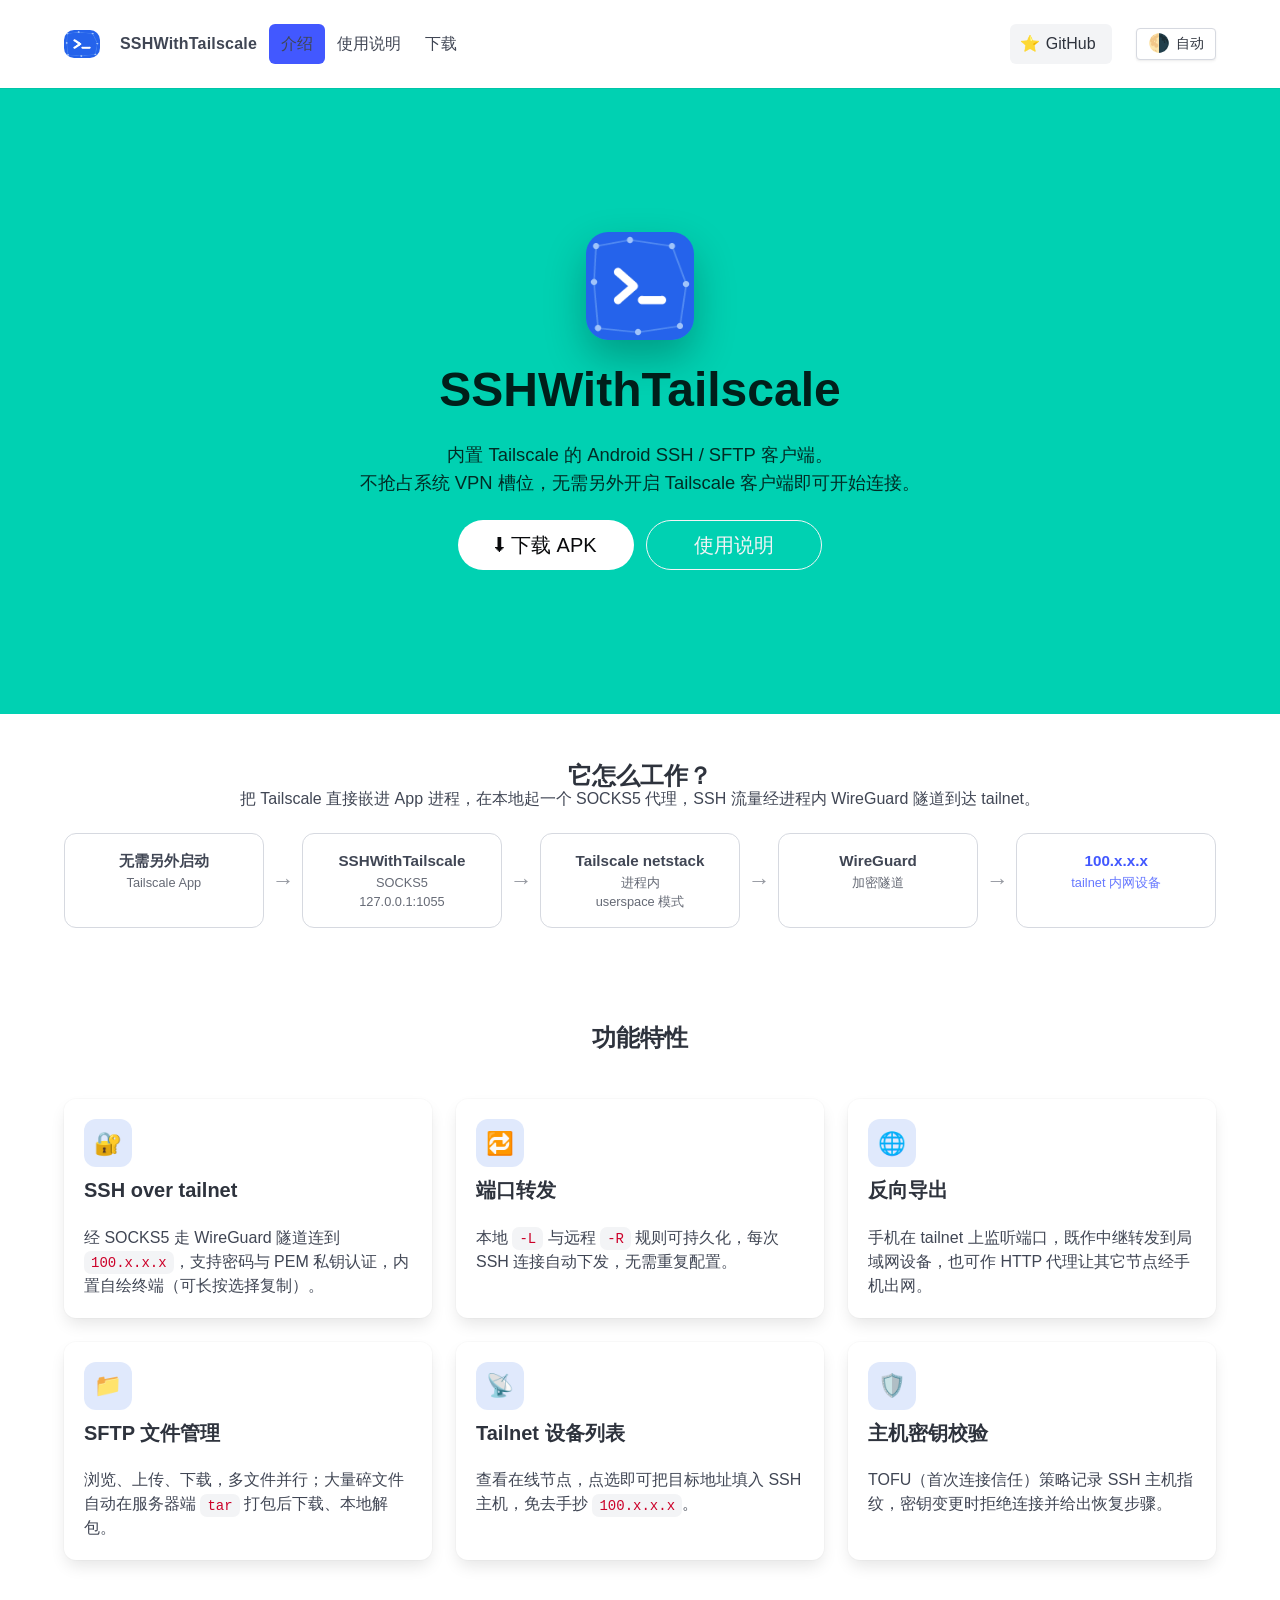
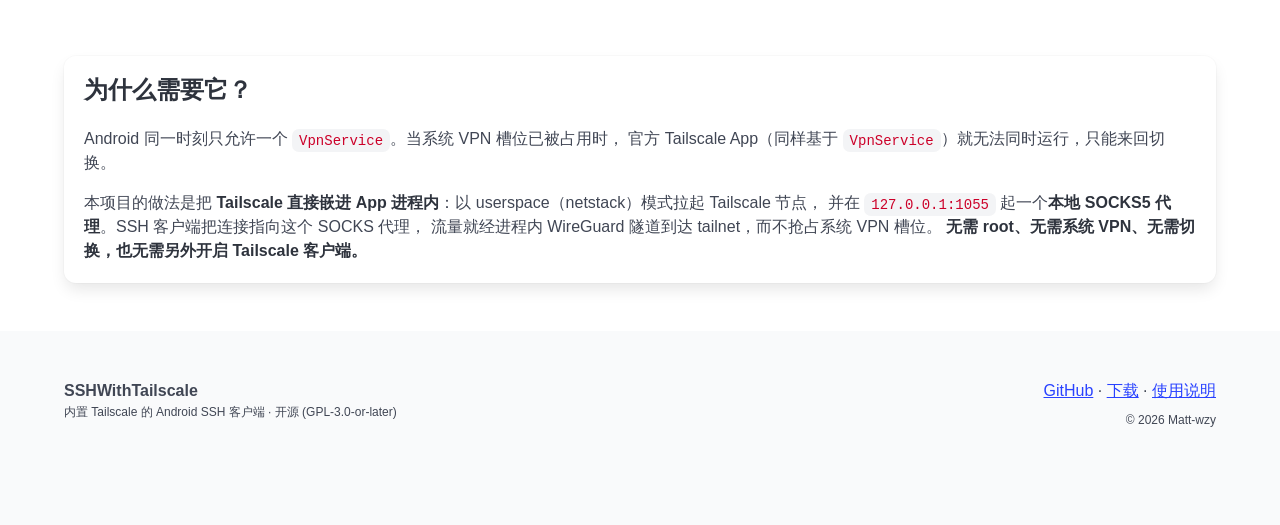
==== web/index.html @ f4b852b1 "docs: 新增开源项目官网（介绍页 + 使用说明）与 GitHub Pages 部署 - web/：纯静态站点，Bulma 1.0 内联在 assets/vendor/bulma/（MIT，随附 L" ====
<!DOCTYPE html>
<html lang="zh-CN">
<head>
  <meta charset="utf-8">
  <meta name="viewport" content="width=device-width, initial-scale=1">
  <title>SSHWithTailscale · 内置 Tailscale 的 Android SSH 客户端</title>
  <meta name="description" content="一个在不占用系统 VpnService 的前提下，通过进程内 Tailscale + 本地 SOCKS5 访问 Tailscale 内网设备的 Android SSH / SFTP 客户端。">
  <meta name="color-scheme" content="light dark">
  <link rel="icon" type="image/png" href="assets/img/icon.png">
  <link rel="stylesheet" href="assets/vendor/bulma/bulma.min.css">
  <link rel="stylesheet" href="assets/css/style.css">
  <!-- 早期设置主题，避免首屏闪烁 -->
  <script>
    (function () {
      try {
        var p = localStorage.getItem('sshws-theme') || 'auto';
        var r = document.documentElement;
        if (p === 'light' || p === 'dark') { r.setAttribute('data-theme', p); r.style.colorScheme = p; }
        else { r.style.colorScheme = 'light dark'; }
      } catch (e) {}
    })();
  </script>
</head>
<body>

  <!-- 导航栏 -->
  <nav class="navbar is-brand is-spaced" role="navigation" aria-label="main navigation">
    <div class="container">
      <div class="navbar-brand">
        <a class="navbar-item" href="index.html">
          <img class="brand-logo" src="assets/img/icon.png" width="36" height="36" alt="logo">
          <span class="brand-title ml-2">SSHWithTailscale</span>
        </a>
        <a role="button" class="navbar-burger" aria-label="menu" aria-expanded="false" data-target="mainNav">
          <span aria-hidden="true"></span><span aria-hidden="true"></span><span aria-hidden="true"></span>
          <span aria-hidden="true"></span>
        </a>
      </div>
      <div id="mainNav" class="navbar-menu">
        <div class="navbar-start">
          <a class="navbar-item is-active" href="index.html">介绍</a>
          <a class="navbar-item" href="docs.html">使用说明</a>
          <a class="navbar-item" href="https://github.com/Matt-wzy/ssh-with-tailscale/releases" target="_blank" rel="noopener">下载</a>
        </div>
        <div class="navbar-end">
          <div class="navbar-item">
            <a class="button is-light" href="https://github.com/Matt-wzy/ssh-with-tailscale" target="_blank" rel="noopener">
              <span class="icon"><span>⭐</span></span><span>GitHub</span>
            </a>
          </div>
          <div class="navbar-item">
            <button id="theme-toggle" class="button is-small" type="button" aria-label="主题切换">
              <span class="theme-icon">🌗</span><span class="theme-label">自动</span>
            </button>
          </div>
        </div>
      </div>
    </div>
  </nav>

  <!-- Hero -->
  <section class="hero is-medium is-primary hero-app">
    <div class="hero-body">
      <div class="container has-text-centered">
        <img class="hero-logo" src="assets/img/icon.png" width="108" height="108" alt="SSHWithTailscale 图标">
        <h1 class="title is-1 mt-4">SSHWithTailscale</h1>
        <p class="hero-tagline">内置 Tailscale 的 Android SSH / SFTP 客户端。<br>
          不抢占系统 VPN 槽位，无需另外开启 Tailscale 客户端即可开始连接。</p>
        <div class="buttons is-centered hero-cta mt-5">
          <a class="button is-white is-medium is-rounded" href="https://github.com/Matt-wzy/ssh-with-tailscale/releases" target="_blank" rel="noopener">
            ⬇ 下载 APK
          </a>
          <a class="button is-outlined is-light is-medium is-rounded" href="docs.html">使用说明</a>
        </div>
      </div>
    </div>
  </section>

  <!-- 流量示意图 -->
  <section class="section">
    <div class="container">
      <h2 class="title is-4 has-text-centered">它怎么工作？</h2>
      <p class="subtitle is-6 has-text-centered mb-5">把 Tailscale 直接嵌进 App 进程，在本地起一个 SOCKS5 代理，SSH 流量经进程内 WireGuard 隧道到达 tailnet。</p>
      <div class="flow">
        <div class="node">
          <div class="node-title">无需另外启动</div>
          <div class="node-sub">Tailscale App</div>
        </div>
        <div class="arrow">→</div>
        <div class="node">
          <div class="node-title">SSHWithTailscale</div>
          <div class="node-sub">SOCKS5<br>127.0.0.1:1055</div>
        </div>
        <div class="arrow">→</div>
        <div class="node">
          <div class="node-title">Tailscale netstack</div>
          <div class="node-sub">进程内<br>userspace 模式</div>
        </div>
        <div class="arrow">→</div>
        <div class="node">
          <div class="node-title">WireGuard</div>
          <div class="node-sub">加密隧道</div>
        </div>
        <div class="arrow">→</div>
        <div class="node has-text-link">
          <div class="node-title">100.x.x.x</div>
          <div class="node-sub">tailnet 内网设备</div>
        </div>
      </div>
    </div>
  </section>

  <!-- 特性 -->
  <section class="section">
    <div class="container">
      <h2 class="title is-4 has-text-centered mb-6">功能特性</h2>
      <div class="columns is-multiline">
        <div class="column is-one-third">
          <div class="box feature-card">
            <span class="feature-icon">🔐</span>
            <h3 class="title is-5">SSH over tailnet</h3>
            <p class="content">经 SOCKS5 走 WireGuard 隧道连到 <code>100.x.x.x</code>，支持密码与 PEM 私钥认证，内置自绘终端（可长按选择复制）。</p>
          </div>
        </div>
        <div class="column is-one-third">
          <div class="box feature-card">
            <span class="feature-icon">🔁</span>
            <h3 class="title is-5">端口转发</h3>
            <p class="content">本地 <code>-L</code> 与远程 <code>-R</code> 规则可持久化，每次 SSH 连接自动下发，无需重复配置。</p>
          </div>
        </div>
        <div class="column is-one-third">
          <div class="box feature-card">
            <span class="feature-icon">🌐</span>
            <h3 class="title is-5">反向导出</h3>
            <p class="content">手机在 tailnet 上监听端口，既作中继转发到局域网设备，也可作 HTTP 代理让其它节点经手机出网。</p>
          </div>
        </div>
        <div class="column is-one-third">
          <div class="box feature-card">
            <span class="feature-icon">📁</span>
            <h3 class="title is-5">SFTP 文件管理</h3>
            <p class="content">浏览、上传、下载，多文件并行；大量碎文件自动在服务器端 <code>tar</code> 打包后下载、本地解包。</p>
          </div>
        </div>
        <div class="column is-one-third">
          <div class="box feature-card">
            <span class="feature-icon">📡</span>
            <h3 class="title is-5">Tailnet 设备列表</h3>
            <p class="content">查看在线节点，点选即可把目标地址填入 SSH 主机，免去手抄 <code>100.x.x.x</code>。</p>
          </div>
        </div>
        <div class="column is-one-third">
          <div class="box feature-card">
            <span class="feature-icon">🛡️</span>
            <h3 class="title is-5">主机密钥校验</h3>
            <p class="content">TOFU（首次连接信任）策略记录 SSH 主机指纹，密钥变更时拒绝连接并给出恢复步骤。</p>
          </div>
        </div>
      </div>
    </div>
  </section>

  <!-- 为什么 -->
  <section class="section">
    <div class="container">
      <div class="box">
        <h2 class="title is-4">为什么需要它？</h2>
        <div class="content">
          <p>Android 同一时刻只允许一个 <code>VpnService</code>。当系统 VPN 槽位已被占用时，
            官方 Tailscale App（同样基于 <code>VpnService</code>）就无法同时运行，只能来回切换。</p>
          <p>本项目的做法是把 <strong>Tailscale 直接嵌进 App 进程内</strong>：以 userspace（netstack）模式拉起 Tailscale 节点，
            并在 <code>127.0.0.1:1055</code> 起一个<strong>本地 SOCKS5 代理</strong>。SSH 客户端把连接指向这个 SOCKS 代理，
            流量就经进程内 WireGuard 隧道到达 tailnet，而不抢占系统 VPN 槽位。
            <strong>无需 root、无需系统 VPN、无需切换，也无需另外开启 Tailscale 客户端。</strong></p>
        </div>
      </div>
    </div>
  </section>

  <!-- 页脚 -->
  <footer class="footer">
    <div class="container">
      <div class="columns">
        <div class="column">
          <p class="has-text-weight-semibold">SSHWithTailscale</p>
          <p class="is-size-7">内置 Tailscale 的 Android SSH 客户端 · 开源 (GPL-3.0-or-later)</p>
        </div>
        <div class="column has-text-right">
          <p>
            <a href="https://github.com/Matt-wzy/ssh-with-tailscale" target="_blank" rel="noopener">GitHub</a> ·
            <a href="https://github.com/Matt-wzy/ssh-with-tailscale/releases" target="_blank" rel="noopener">下载</a> ·
            <a href="docs.html">使用说明</a>
          </p>
          <p class="is-size-7 mt-2">© 2026 Matt-wzy</p>
        </div>
      </div>
    </div>
  </footer>

  <script src="assets/js/theme.js"></script>
  <script>
    // 移动端汉堡菜单
    document.addEventListener('DOMContentLoaded', function () {
      var burger = document.querySelector('.navbar-burger');
      if (burger) burger.addEventListener('click', function () {
        var t = document.getElementById(burger.dataset.target);
        burger.classList.toggle('is-active');
        t.classList.toggle('is-active');
      });
    });
  </script>
</body>
</html>
---- web/assets/css/style.css ----
/* SSHWithTailscale 官网自定义样式（配合 Bulma 1.0 主题变量） */

:root {
  --brand: #2563eb;
}

/* 主题切换时让颜色平滑过渡 */
html {
  scroll-behavior: smooth;
}
body,
.navbar,
.box,
.card,
.footer,
.code-block,
.feature-icon {
  transition: background-color .25s ease, color .25s ease, border-color .25s ease;
}

/* 顶部导航 */
.navbar.is-brand {
  box-shadow: 0 1px 0 rgba(0, 0, 0, .06);
}
.navbar-brand .brand-title {
  font-weight: 700;
  letter-spacing: .2px;
}
.navbar-brand .brand-logo {
  border-radius: 10px;
}

/* 主题切换按钮 */
#theme-toggle {
  display: inline-flex;
  align-items: center;
  gap: .4rem;
  font-variant-numeric: tabular-nums;
}
#theme-toggle .theme-icon {
  font-size: 1.1rem;
  line-height: 1;
}
#theme-toggle .theme-label {
  font-size: .85rem;
}

/* Hero */
.hero-app {
  position: relative;
  overflow: hidden;
}
.hero-app .hero-logo {
  border-radius: 22px;
  box-shadow: 0 18px 40px rgba(0, 0, 0, .25);
}
.hero-tagline {
  font-size: 1.15rem;
  opacity: .92;
  max-width: 40rem;
  margin: 0 auto;
}
.hero-cta .button {
  min-width: 11rem;
}

/* 流量示意图 */
.flow {
  display: flex;
  flex-wrap: nowrap;
  align-items: stretch;
  justify-content: center;
  gap: .5rem;
}
.flow .node {
  flex: 1 1 0;
  min-width: 0;
  border-radius: 12px;
  padding: 1rem .6rem;
  text-align: center;
  border: 1px solid var(--bulma-border, #dbdbdb);
}
.flow .node .node-title {
  font-weight: 700;
  font-size: .95rem;
  overflow-wrap: anywhere;
}
.flow .node .node-sub {
  font-size: .8rem;
  opacity: .8;
  overflow-wrap: anywhere;
}
.flow .arrow {
  display: flex;
  align-items: center;
  justify-content: center;
  flex: 0 0 auto;
  font-size: 1.4rem;
  font-weight: 700;
  opacity: .55;
}

/* 特性卡片 */
.feature-card {
  height: 100%;
}
.feature-icon {
  display: inline-flex;
  align-items: center;
  justify-content: center;
  width: 3rem;
  height: 3rem;
  border-radius: 12px;
  font-size: 1.4rem;
  margin-bottom: .75rem;
  background: color-mix(in srgb, var(--brand) 14%, transparent);
}

/* 代码块 */
.code-block {
  position: relative;
  background: var(--bulma-scheme-main-bis, #f5f5f5);
  border: 1px solid var(--bulma-border, #dbdbdb);
  border-radius: 10px;
  padding: 1rem 1.1rem;
  overflow-x: auto;
  font-family: ui-monospace, SFMono-Regular, Menlo, Consolas, monospace;
  font-size: .9rem;
  line-height: 1.55;
}

/* 文档页目录 */
.docs-toc a {
  display: block;
  padding: .3rem 0;
  opacity: .85;
}
.docs-toc a:hover { opacity: 1; }

/* 数据表格 */
.spec-table td:first-child {
  white-space: nowrap;
  font-weight: 600;
}

.footer a { text-decoration: underline; }

/* 窄屏（含平板）：改为纵向单列、箭头朝下。
   这样每个节点占满整行，不会出现换行后箭头与节点错位、看不清先后顺序的问题。 */
@media (max-width: 1023px) {
  .flow {
    flex-direction: column;
    align-items: stretch;
    gap: .35rem;
    max-width: 26rem;
    margin: 0 auto;
  }
  .flow .node {
    flex: 0 0 auto;
  }
  .flow .arrow {
    height: 1.6rem;
    font-size: 1.2rem;
    transform: rotate(90deg);
  }
}
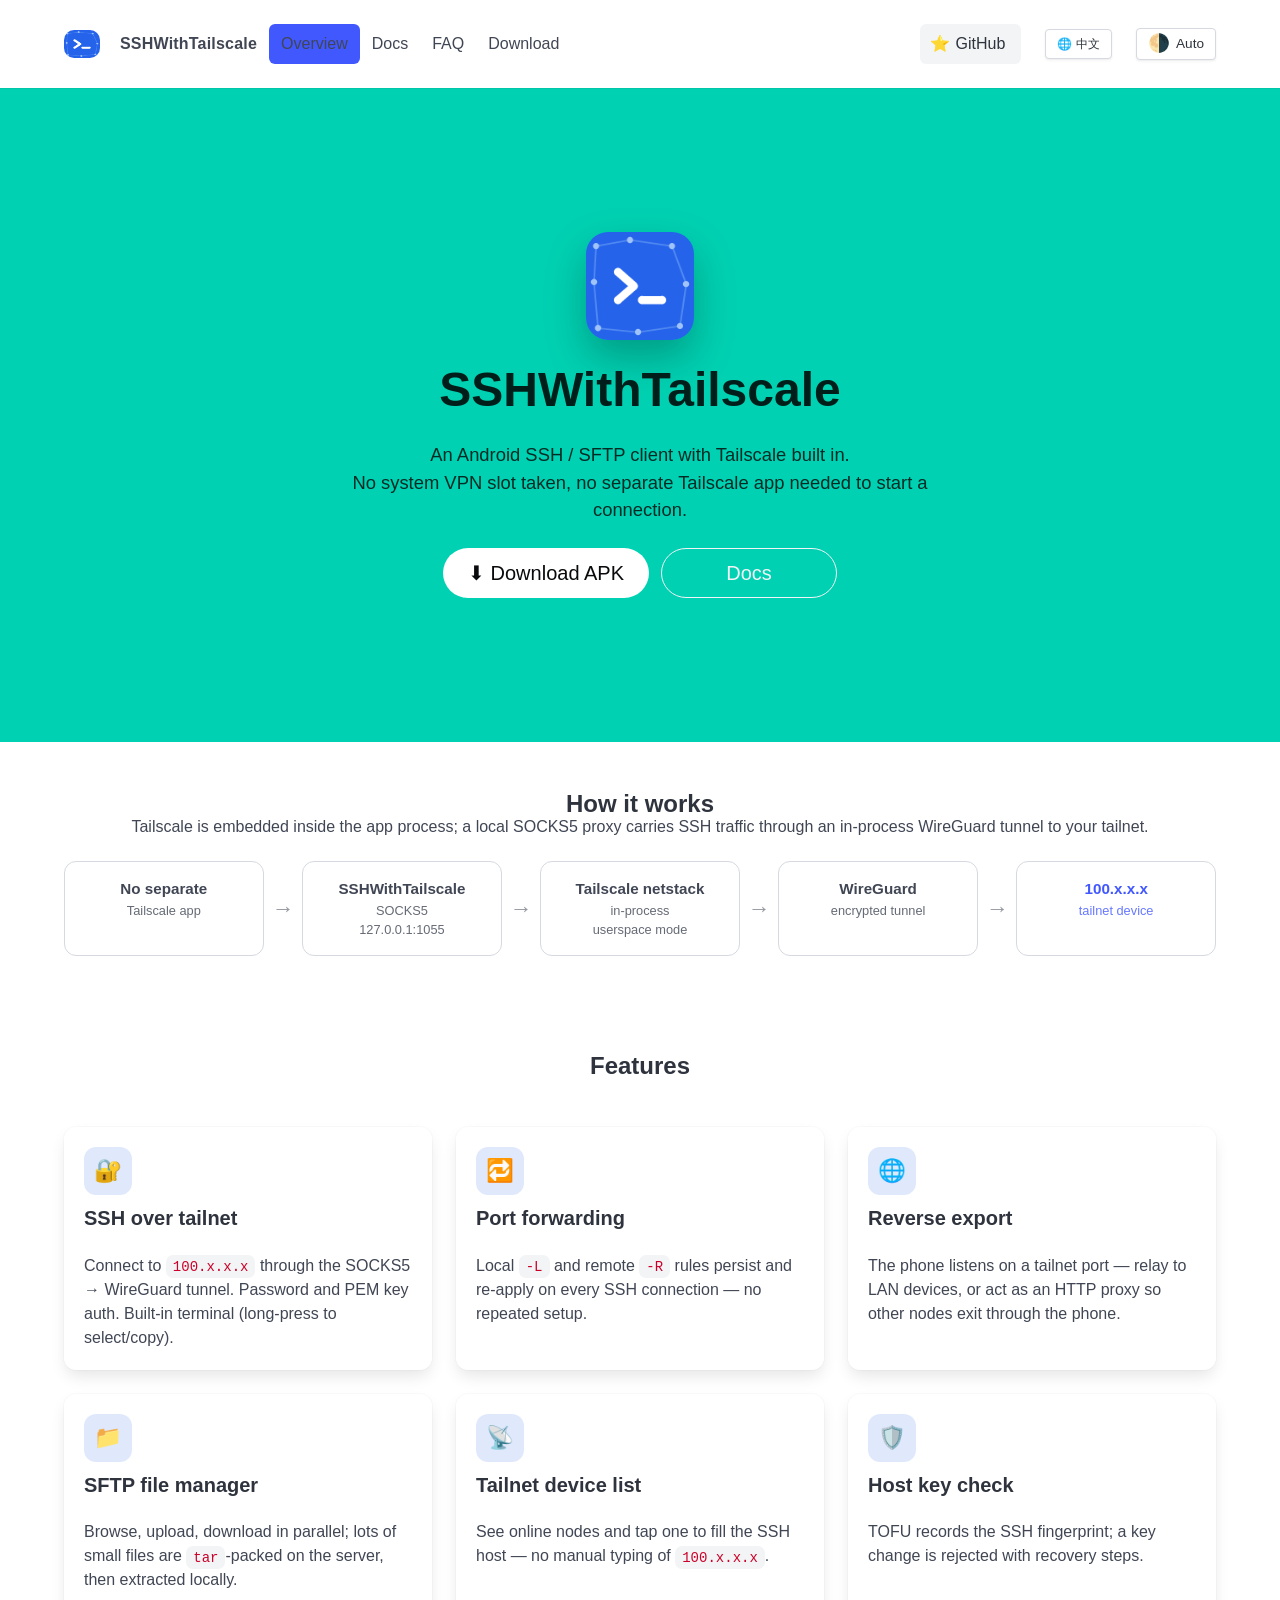
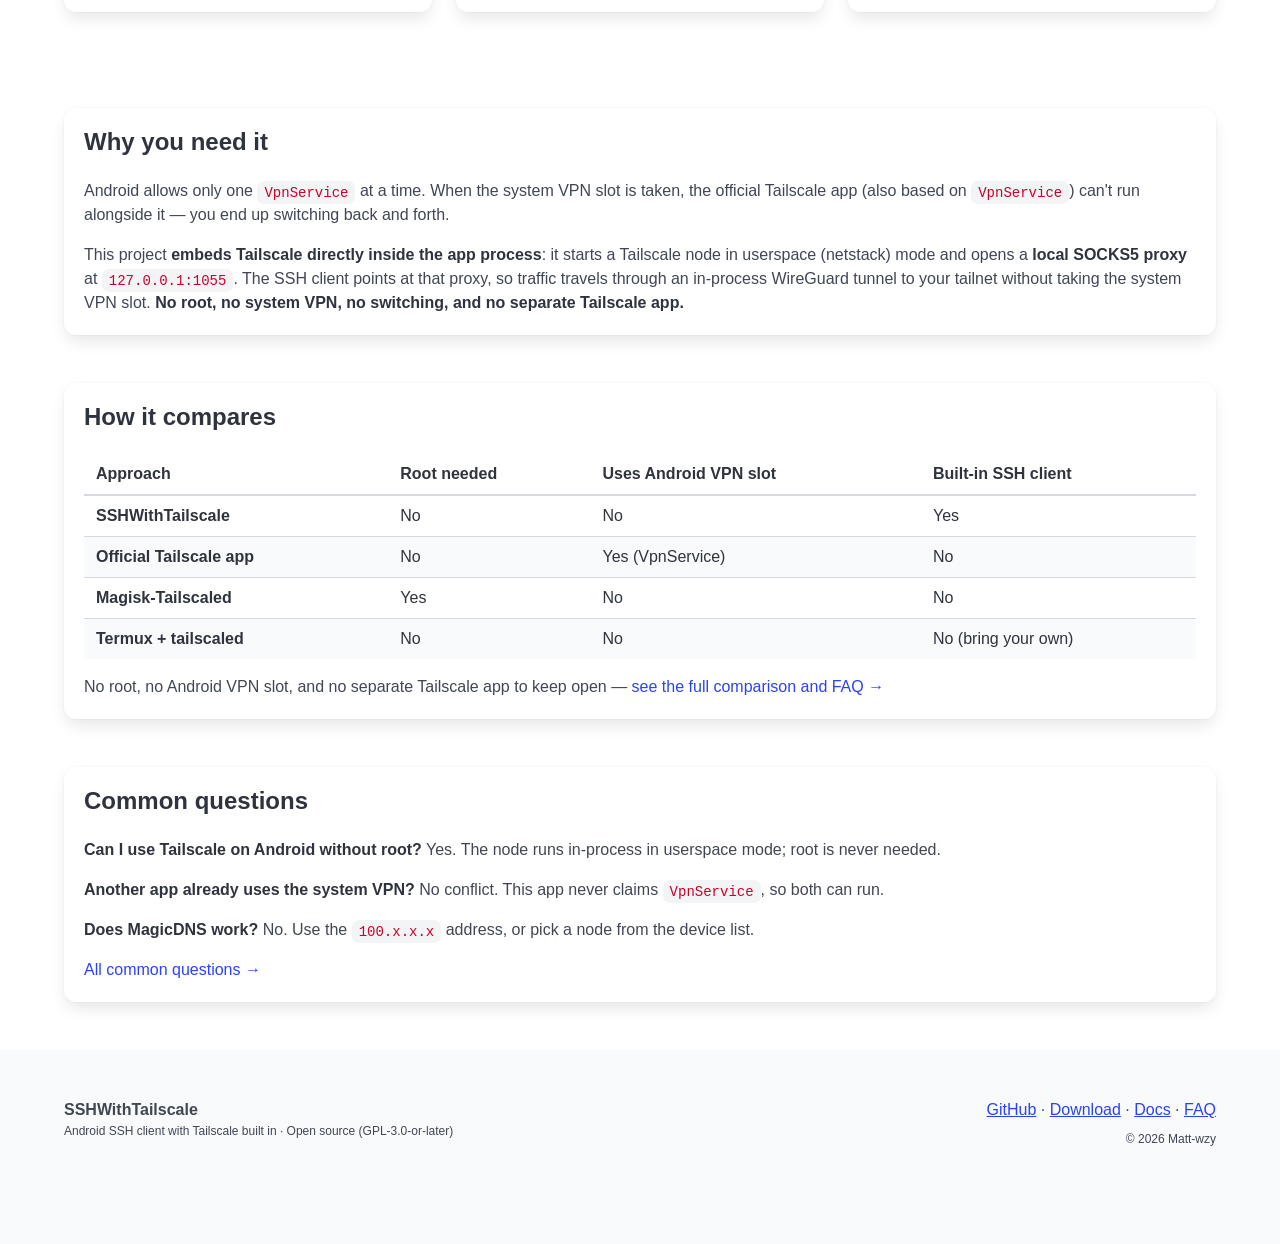
==== commit aa313594: "docs(web): add FAQ/comparison pages and AI-crawler files for SEO/GEO Adds a bilingual FAQ page (faq." ====
--- a/web/index.html
+++ b/web/index.html
@@ -1,6 +1,14 @@
 <!DOCTYPE html>
 <html lang="zh-CN">
 <head>
+  <!-- Google tag (gtag.js) -->
+  <script async src="https://www.googletagmanager.com/gtag/js?id=G-XB04VDYWLQ"></script>
+  <script>
+    window.dataLayer = window.dataLayer || [];
+    function gtag(){dataLayer.push(arguments);}
+    gtag('js', new Date());
+    gtag('config', 'G-XB04VDYWLQ');
+  </script>
   <meta charset="utf-8">
   <meta name="viewport" content="width=device-width, initial-scale=1">
   <title>SSHWithTailscale · 内置 Tailscale 的 Android SSH 客户端</title>
@@ -9,6 +17,46 @@
   <link rel="icon" type="image/png" href="assets/img/icon.png">
   <link rel="stylesheet" href="assets/vendor/bulma/bulma.min.css">
   <link rel="stylesheet" href="assets/css/style.css">
+
+  <!-- 多语言：中文为主页，英文见 index.en.html -->
+  <link rel="alternate" hreflang="zh-CN" href="https://ssh-with-tailscale.mattsgateway.dpdns.org/index.html">
+  <link rel="alternate" hreflang="en" href="https://ssh-with-tailscale.mattsgateway.dpdns.org/index.en.html">
+  <link rel="alternate" hreflang="x-default" href="https://ssh-with-tailscale.mattsgateway.dpdns.org/index.html">
+  <link rel="canonical" href="https://ssh-with-tailscale.mattsgateway.dpdns.org/index.html">
+
+  <!-- Open Graph -->
+  <meta property="og:type" content="website">
+  <meta property="og:site_name" content="SSHWithTailscale">
+  <meta property="og:title" content="SSHWithTailscale — 内置 Tailscale 的 Android SSH 客户端">
+  <meta property="og:description" content="不占用系统 VPN 槽位、无需另外开启 Tailscale 客户端，即可经进程内 Tailscale + 本地 SOCKS5 访问 100.x.x.x 内网设备。">
+  <meta property="og:url" content="https://ssh-with-tailscale.mattsgateway.dpdns.org/">
+  <meta property="og:image" content="https://ssh-with-tailscale.mattsgateway.dpdns.org/assets/img/icon.png">
+  <meta property="og:locale" content="zh_CN">
+  <meta property="og:locale:alternate" content="en">
+  <!-- Twitter Card -->
+  <meta name="twitter:card" content="summary">
+  <meta name="twitter:title" content="SSHWithTailscale">
+  <meta name="twitter:description" content="内置 Tailscale 的 Android SSH 客户端：无需系统 VPN、无需另外开 Tailscale 即可 SSH 进 100.x.x.x。">
+
+  <!-- 结构化数据（GEO / 实体识别） -->
+  <script type="application/ld+json">
+  {
+    "@context": "https://schema.org",
+    "@type": "SoftwareApplication",
+    "name": "SSHWithTailscale",
+    "operatingSystem": "Android",
+    "applicationCategory": "DeveloperApplication",
+    "applicationSubCategory": "SSH client",
+    "description": "An Android SSH/SFTP client with Tailscale built in. Connect to 100.x.x.x devices over SSH without installing the Tailscale app or using a VPN. In-process netstack + local SOCKS5 proxy at 127.0.0.1:1055.",
+    "softwareVersion": "1.0",
+    "license": "https://www.gnu.org/licenses/gpl-3.0.html",
+    "url": "https://ssh-with-tailscale.mattsgateway.dpdns.org/",
+    "sameAs": ["https://github.com/Matt-wzy/ssh-with-tailscale"],
+    "offers": { "@type": "Offer", "price": "0", "priceCurrency": "USD" },
+    "author": { "@type": "Person", "name": "Matt-wzy", "url": "https://github.com/Matt-wzy" }
+  }
+  </script>
+
   <!-- 早期设置主题，避免首屏闪烁 -->
   <script>
     (function () {
@@ -20,6 +68,24 @@
       } catch (e) {}
     })();
   </script>
+
+  <!-- 按浏览器语言自动切换（仅首次，之后尊重用户选择） -->
+  <script>
+    (function () {
+      function getLang(){ try { return localStorage.getItem('sshws-lang'); } catch (e) { return null; } }
+      function setLang(l){ try { localStorage.setItem('sshws-lang', l); } catch (e) {} }
+      window.__sshwsSetLang = setLang;
+      var choice = getLang();
+      var isZh = (navigator.language || 'zh').toLowerCase().indexOf('zh') === 0;
+      var here = location.pathname.endsWith('index.en.html') ? 'en' : 'zh';
+      if (!choice) {
+        if (here === 'zh' && !isZh) { location.replace('index.en.html'); return; }
+        if (here === 'en' && isZh)  { location.replace('index.html'); return; }
+      } else if (choice !== here) {
+        location.replace(choice === 'en' ? 'index.en.html' : 'index.html'); return;
+      }
+    })();
+  </script>
 </head>
 <body>
 
@@ -40,6 +106,7 @@
         <div class="navbar-start">
           <a class="navbar-item is-active" href="index.html">介绍</a>
           <a class="navbar-item" href="docs.html">使用说明</a>
+          <a class="navbar-item" href="faq.html">常见问题</a>
           <a class="navbar-item" href="https://github.com/Matt-wzy/ssh-with-tailscale/releases" target="_blank" rel="noopener">下载</a>
         </div>
         <div class="navbar-end">
@@ -47,6 +114,9 @@
             <a class="button is-light" href="https://github.com/Matt-wzy/ssh-with-tailscale" target="_blank" rel="noopener">
               <span class="icon"><span>⭐</span></span><span>GitHub</span>
             </a>
+          </div>
+          <div class="navbar-item">
+            <a class="button is-small" id="lang-switch" href="index.en.html">🌐 English</a>
           </div>
           <div class="navbar-item">
             <button id="theme-toggle" class="button is-small" type="button" aria-label="主题切换">
@@ -178,6 +248,45 @@
     </div>
   </section>
 
+  <!-- 方案对比（GEO：把差异化摆到权重最高的页面上） -->
+  <section class="section pt-0">
+    <div class="container">
+      <div class="box">
+        <h2 class="title is-4">和其它方案比，差在哪？</h2>
+        <div class="content">
+          <table class="table is-fullwidth is-striped spec-table">
+            <thead>
+              <tr><th>方案</th><th>需要 root</th><th>占用系统 VPN 槽位</th><th>自带 SSH 客户端</th></tr>
+            </thead>
+            <tbody>
+              <tr><td>SSHWithTailscale</td><td>否</td><td>否</td><td>是</td></tr>
+              <tr><td>官方 Tailscale App</td><td>否</td><td>是（VpnService）</td><td>否</td></tr>
+              <tr><td>Magisk-Tailscaled</td><td>是</td><td>否</td><td>否</td></tr>
+              <tr><td>Termux + tailscaled</td><td>否</td><td>否</td><td>否（需自备）</td></tr>
+            </tbody>
+          </table>
+          <p class="mt-4">免 root、不抢占系统 VPN 槽位、无需另外开启 Tailscale 客户端——
+            <a href="faq.html">查看完整对比与常见问题 →</a></p>
+        </div>
+      </div>
+    </div>
+  </section>
+
+  <!-- 常见问题预告 -->
+  <section class="section pt-0">
+    <div class="container">
+      <div class="box">
+        <h2 class="title is-4">常见问题</h2>
+        <div class="content">
+          <p><strong>不 root 能用 Tailscale 吗？</strong>能。进程内 userspace 模式起节点，全程不需要 root。</p>
+          <p><strong>系统 VPN 已经被别的应用占用了？</strong>不影响。本项目不申请 <code>VpnService</code>，可以共存。</p>
+          <p><strong>MagicDNS 能用吗？</strong>不能用。请用 <code>100.x.x.x</code> 地址，或从设备列表点选节点。</p>
+          <p class="mt-4"><a href="faq.html">全部常见问题 →</a></p>
+        </div>
+      </div>
+    </div>
+  </section>
+
   <!-- 页脚 -->
   <footer class="footer">
     <div class="container">
@@ -190,7 +299,8 @@
           <p>
             <a href="https://github.com/Matt-wzy/ssh-with-tailscale" target="_blank" rel="noopener">GitHub</a> ·
             <a href="https://github.com/Matt-wzy/ssh-with-tailscale/releases" target="_blank" rel="noopener">下载</a> ·
-            <a href="docs.html">使用说明</a>
+            <a href="docs.html">使用说明</a> ·
+            <a href="faq.html">常见问题</a>
           </p>
           <p class="is-size-7 mt-2">© 2026 Matt-wzy</p>
         </div>
@@ -208,6 +318,11 @@
         burger.classList.toggle('is-active');
         t.classList.toggle('is-active');
       });
+      // 语言切换：记录偏好后跳转（自动切换脚本不会再弹回）
+      var ls = document.getElementById('lang-switch');
+      if (ls) ls.addEventListener('click', function () {
+        try { localStorage.setItem('sshws-lang', location.pathname.endsWith('index.en.html') ? 'zh' : 'en'); } catch (e) {}
+      });
     });
   </script>
 </body>
